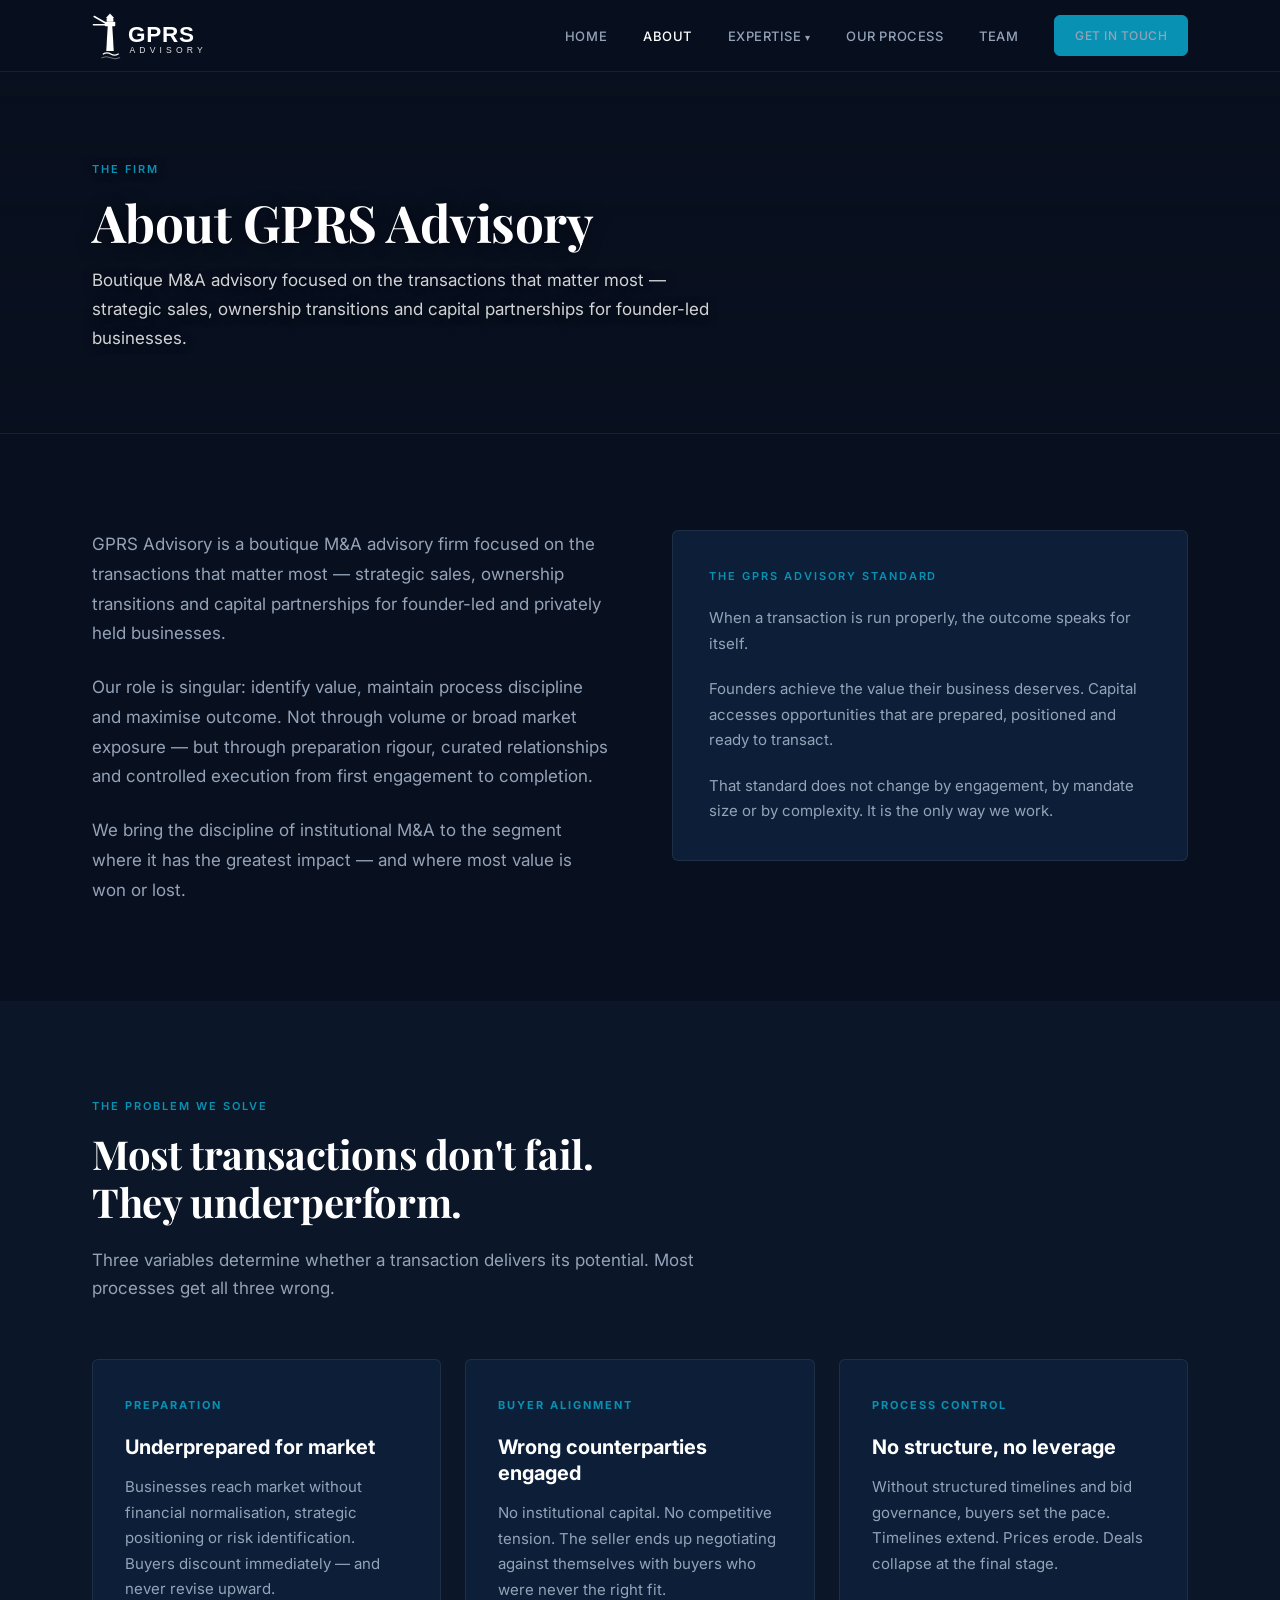
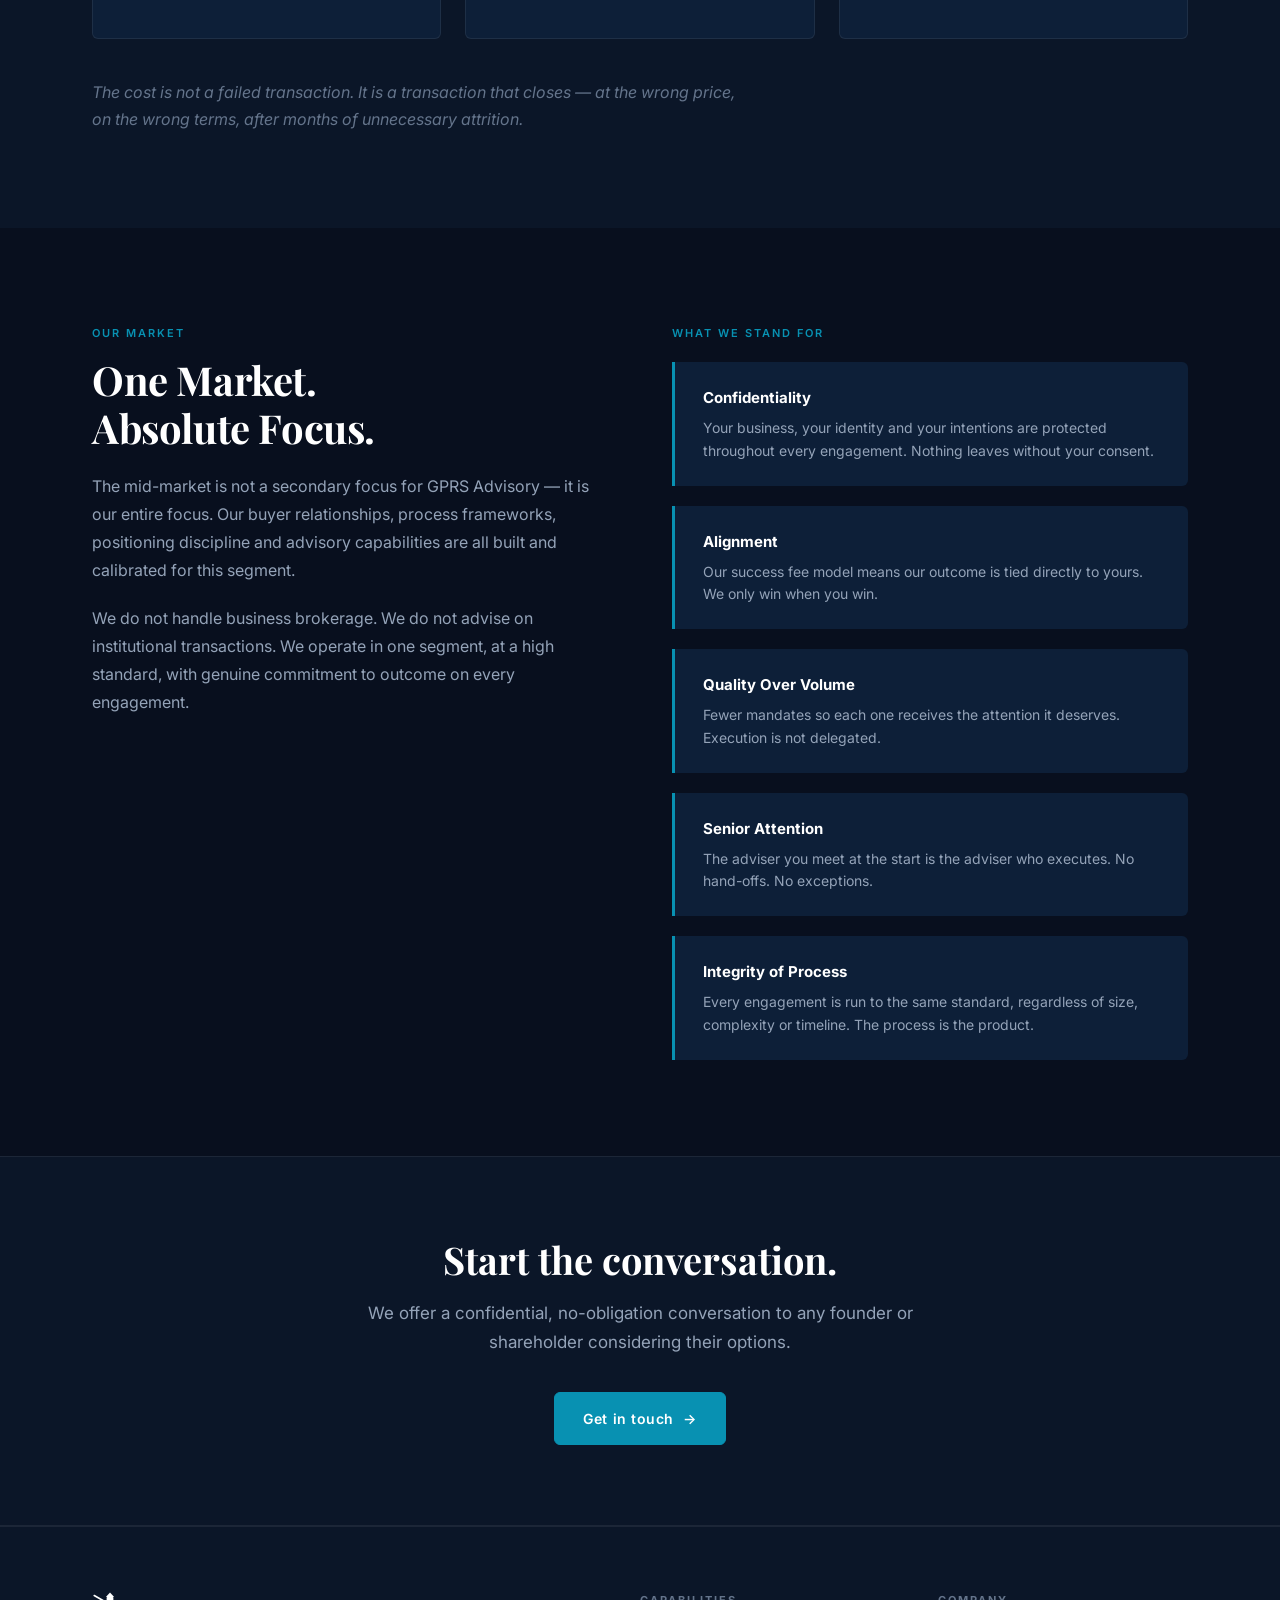
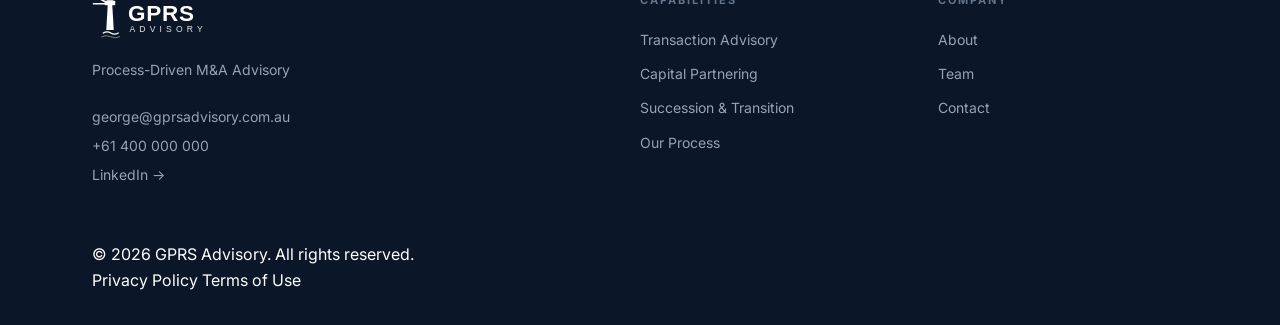
==== about.html @ 8846e0bd "Add files via upload" ====
<!DOCTYPE html>
<html lang="en">
<head>
  <meta charset="UTF-8">
  <meta name="viewport" content="width=device-width, initial-scale=1.0">
  <title>About — GPRS Advisory</title>
  <link rel="stylesheet" href="style.css">
  <link rel="preconnect" href="https://fonts.googleapis.com">
  <link rel="preconnect" href="https://fonts.gstatic.com" crossorigin>
  <link href="https://fonts.googleapis.com/css2?family=Playfair+Display:wght@700;900&family=Inter:wght@400;500;600;700&display=swap" rel="stylesheet">
</head>
<body>

<nav class="nav" id="nav">
  <div class="nav__inner">
    <a href="index.html" class="nav__logo-link"><svg xmlns="http://www.w3.org/2000/svg" viewBox="0 0 260 64" width="195" height="48" role="img" aria-label="GPRS Advisory">
  <!-- Lighthouse base/body (tapers slightly toward top) -->
  <polygon points="19,52 21,18 27,18 29,52" fill="white"/>
  <!-- Lighthouse gallery/cap -->
  <rect x="17" y="13" width="14" height="6" rx="1" fill="white"/>
  <!-- Lantern room (small box on top) -->
  <rect x="19.5" y="8" width="9" height="5" rx="1" fill="white"/>
  <!-- Roof spire -->
  <polygon points="24,2 18.5,8 29.5,8" fill="white"/>
  <!-- Light beam 1 (upper) -->
  <line x1="17" y1="14" x2="3" y2="6"  stroke="white" stroke-width="2.2" stroke-linecap="round"/>
  <!-- Light beam 2 (middle) -->
  <line x1="17" y1="17" x2="2" y2="17" stroke="white" stroke-width="2.2" stroke-linecap="round"/>
  <!-- Wave 1 -->
  <path d="M15,56 Q20,53 25,56 Q30,59 35,56" stroke="white" stroke-width="1.8" fill="none" stroke-linecap="round"/>
  <!-- Wave 2 (fainter) -->
  <path d="M13,61 Q19,58 25,61 Q31,64 37,61" stroke="rgba(255,255,255,0.45)" stroke-width="1.3" fill="none" stroke-linecap="round"/>
  <!-- GPRS — heavy black sans-serif matching the logo -->
  <text x="48" y="40"
        font-family="'Arial Black','Impact','Franklin Gothic Heavy',sans-serif"
        font-weight="900"
        font-size="30"
        fill="white"
        letter-spacing="1">GPRS</text>
  <!-- ADVISORY — light tracked uppercase -->
  <text x="50" y="55"
        font-family="'Arial','Helvetica Neue',sans-serif"
        font-weight="400"
        font-size="11.5"
        fill="rgba(255,255,255,0.88)"
        letter-spacing="5.5">ADVISORY</text>
</svg></a>
    <ul class="nav__links" id="navLinks">
      <li><a href="index.html">Home</a></li>
      <li><a href="about.html" class="active">About</a></li>
      <li class="nav__dropdown">
        <a href="expertise.html">Expertise</a>
        <ul class="nav__dropdown-menu">
          <li><a href="transaction-advisory.html">Transaction Advisory</a></li>
          <li><a href="capital-partnering.html">Capital Partnering</a></li>
          <li><a href="succession-planning.html">Succession &amp; Transition Planning</a></li>
        </ul>
      </li>
      <li><a href="our-process.html">Our Process</a></li>
      <li><a href="team.html">Team</a></li>
      <li><a href="contact.html" class="btn btn--primary" style="padding:10px 20px;font-size:12px;">Get in Touch</a></li>
    </ul>
    <div class="nav__toggle" onclick="document.getElementById('navLinks').classList.toggle('open')">
      <span></span><span></span><span></span>
    </div>
  </div>
</nav>


<main>
  <div class="page-header page-header--photo" style="background-image:url('https://images.unsplash.com/photo-1524293568345-75d62c3664f7?auto=format&fit=crop&w=1920&q=85')">
    <div class="container">
      <div class="page-header__label">The Firm</div>
      <h1 class="page-header__title">About GPRS Advisory</h1>
      <p class="page-header__sub">Boutique M&A advisory focused on the transactions that matter most — strategic sales, ownership transitions and capital partnerships for founder-led businesses.</p>
    </div>
  </div>

  <!-- FIRM DESCRIPTION -->
  <section class="section">
    <div class="container">
      <div class="two-col">
        <div>
          <p style="font-size:17px;line-height:1.75;color:var(--text-secondary);margin-bottom:24px;">GPRS Advisory is a boutique M&A advisory firm focused on the transactions that matter most — strategic sales, ownership transitions and capital partnerships for founder-led and privately held businesses.</p>
          <p style="font-size:17px;line-height:1.75;color:var(--text-secondary);margin-bottom:24px;">Our role is singular: identify value, maintain process discipline and maximise outcome. Not through volume or broad market exposure — but through preparation rigour, curated relationships and controlled execution from first engagement to completion.</p>
          <p style="font-size:17px;line-height:1.75;color:var(--text-secondary);">We bring the discipline of institutional M&A to the segment where it has the greatest impact — and where most value is won or lost.</p>
        </div>
        <div>
          <div style="padding:36px;background:var(--bg-card);border:1px solid var(--border);border-radius:6px;">
            <div class="section-label" style="margin-bottom:20px;">The GPRS Advisory Standard</div>
            <p style="font-size:15px;color:var(--text-secondary);line-height:1.7;margin-bottom:20px;">When a transaction is run properly, the outcome speaks for itself.</p>
            <p style="font-size:15px;color:var(--text-secondary);line-height:1.7;margin-bottom:20px;">Founders achieve the value their business deserves. Capital accesses opportunities that are prepared, positioned and ready to transact.</p>
            <p style="font-size:15px;color:var(--text-secondary);line-height:1.7;">That standard does not change by engagement, by mandate size or by complexity. It is the only way we work.</p>
          </div>
        </div>
      </div>
    </div>
  </section>

  <!-- THE PROBLEM WE SOLVE -->
  <section class="section section--alt">
    <div class="container">
      <div class="section-label">The Problem We Solve</div>
      <h2 class="section-title">Most transactions don't fail.<br>They underperform.</h2>
      <p class="section-sub">Three variables determine whether a transaction delivers its potential. Most processes get all three wrong.</p>
      <div class="card-grid card-grid--3">
        <div class="card">
          <div class="card__number">Preparation</div>
          <h3 class="card__title">Underprepared for market</h3>
          <p class="card__body">Businesses reach market without financial normalisation, strategic positioning or risk identification. Buyers discount immediately — and never revise upward.</p>
        </div>
        <div class="card">
          <div class="card__number">Buyer Alignment</div>
          <h3 class="card__title">Wrong counterparties engaged</h3>
          <p class="card__body">No institutional capital. No competitive tension. The seller ends up negotiating against themselves with buyers who were never the right fit.</p>
        </div>
        <div class="card">
          <div class="card__number">Process Control</div>
          <h3 class="card__title">No structure, no leverage</h3>
          <p class="card__body">Without structured timelines and bid governance, buyers set the pace. Timelines extend. Prices erode. Deals collapse at the final stage.</p>
        </div>
      </div>
      <p style="margin-top:40px;font-size:16px;color:var(--text-muted);font-style:italic;max-width:660px;">The cost is not a failed transaction. It is a transaction that closes — at the wrong price, on the wrong terms, after months of unnecessary attrition.</p>
    </div>
  </section>

  <!-- WHY MID-MARKET -->
  <section class="section">
    <div class="container">
      <div class="two-col">
        <div>
          <div class="section-label">Our Market</div>
          <h2 class="section-title">One Market.<br>Absolute Focus.</h2>
          <p style="font-size:16px;color:var(--text-secondary);line-height:1.75;">The mid-market is not a secondary focus for GPRS Advisory — it is our entire focus. Our buyer relationships, process frameworks, positioning discipline and advisory capabilities are all built and calibrated for this segment.</p>
          <p style="font-size:16px;color:var(--text-secondary);line-height:1.75;margin-top:20px;">We do not handle business brokerage. We do not advise on institutional transactions. We operate in one segment, at a high standard, with genuine commitment to outcome on every engagement.</p>
        </div>
        <div>
          <div class="section-label" style="margin-bottom:20px;">What We Stand For</div>
          <div class="values-list">
            <div class="value-item">
              <div class="value-item__title">Confidentiality</div>
              <div class="value-item__body">Your business, your identity and your intentions are protected throughout every engagement. Nothing leaves without your consent.</div>
            </div>
            <div class="value-item">
              <div class="value-item__title">Alignment</div>
              <div class="value-item__body">Our success fee model means our outcome is tied directly to yours. We only win when you win.</div>
            </div>
            <div class="value-item">
              <div class="value-item__title">Quality Over Volume</div>
              <div class="value-item__body">Fewer mandates so each one receives the attention it deserves. Execution is not delegated.</div>
            </div>
            <div class="value-item">
              <div class="value-item__title">Senior Attention</div>
              <div class="value-item__body">The adviser you meet at the start is the adviser who executes. No hand-offs. No exceptions.</div>
            </div>
            <div class="value-item">
              <div class="value-item__title">Integrity of Process</div>
              <div class="value-item__body">Every engagement is run to the same standard, regardless of size, complexity or timeline. The process is the product.</div>
            </div>
          </div>
        </div>
      </div>
    </div>
  </section>

  <div class="cta-band">
    <div class="container">
      <h2 class="cta-band__title">Start the conversation.</h2>
      <p class="cta-band__body">We offer a confidential, no-obligation conversation to any founder or shareholder considering their options.</p>
      <a href="contact.html" class="btn btn--primary">Get in touch &nbsp;→</a>
    </div>
  </div>
</main>


<footer class="footer">
  <div class="container">
    <div class="footer__grid">
      <div>
        <div class="footer__logo"><svg xmlns="http://www.w3.org/2000/svg" viewBox="0 0 260 64" width="195" height="48" role="img" aria-label="GPRS Advisory">
  <!-- Lighthouse base/body (tapers slightly toward top) -->
  <polygon points="19,52 21,18 27,18 29,52" fill="white"/>
  <!-- Lighthouse gallery/cap -->
  <rect x="17" y="13" width="14" height="6" rx="1" fill="white"/>
  <!-- Lantern room (small box on top) -->
  <rect x="19.5" y="8" width="9" height="5" rx="1" fill="white"/>
  <!-- Roof spire -->
  <polygon points="24,2 18.5,8 29.5,8" fill="white"/>
  <!-- Light beam 1 (upper) -->
  <line x1="17" y1="14" x2="3" y2="6"  stroke="white" stroke-width="2.2" stroke-linecap="round"/>
  <!-- Light beam 2 (middle) -->
  <line x1="17" y1="17" x2="2" y2="17" stroke="white" stroke-width="2.2" stroke-linecap="round"/>
  <!-- Wave 1 -->
  <path d="M15,56 Q20,53 25,56 Q30,59 35,56" stroke="white" stroke-width="1.8" fill="none" stroke-linecap="round"/>
  <!-- Wave 2 (fainter) -->
  <path d="M13,61 Q19,58 25,61 Q31,64 37,61" stroke="rgba(255,255,255,0.45)" stroke-width="1.3" fill="none" stroke-linecap="round"/>
  <!-- GPRS — heavy black sans-serif matching the logo -->
  <text x="48" y="40"
        font-family="'Arial Black','Impact','Franklin Gothic Heavy',sans-serif"
        font-weight="900"
        font-size="30"
        fill="white"
        letter-spacing="1">GPRS</text>
  <!-- ADVISORY — light tracked uppercase -->
  <text x="50" y="55"
        font-family="'Arial','Helvetica Neue',sans-serif"
        font-weight="400"
        font-size="11.5"
        fill="rgba(255,255,255,0.88)"
        letter-spacing="5.5">ADVISORY</text>
</svg></div>
        <div class="footer__tagline">Process-Driven M&A Advisory</div>
        <div class="footer__contact">
          <a href="mailto:<!-- EDIT:email -->george@gprsadvisory.com.au<!-- /EDIT -->"><!-- EDIT:email -->george@gprsadvisory.com.au<!-- /EDIT --></a>
          <a href="tel:<!-- EDIT:phone -->+61400000000<!-- /EDIT -->"><!-- EDIT:phone -->+61 400 000 000<!-- /EDIT --></a>
          <a href="<!-- EDIT:linkedin-url -->https://linkedin.com/in/george-surname<!-- /EDIT -->" target="_blank">LinkedIn →</a>
        </div>
      </div>
      <div>
        <div class="footer__heading">Capabilities</div>
        <ul class="footer__links">
          <li><a href="transaction-advisory.html">Transaction Advisory</a></li>
          <li><a href="capital-partnering.html">Capital Partnering</a></li>
          <li><a href="succession-planning.html">Succession &amp; Transition</a></li>
          <li><a href="our-process.html">Our Process</a></li>
        </ul>
      </div>
      <div>
        <div class="footer__heading">Company</div>
        <ul class="footer__links">
          <li><a href="about.html">About</a></li>
          <li><a href="team.html">Team</a></li>
          <li><a href="contact.html">Contact</a></li>
        </ul>
      </div>
    </div>
    <div class="footer__base">
      <div class="footer__copy">© 2026 GPRS Advisory. All rights reserved.</div>
      <div class="footer__legal">
        <a href="#">Privacy Policy</a>
        <a href="#">Terms of Use</a>
      </div>
    </div>
  </div>
</footer>

</body>
</html>
---- style.css ----
/* ============================================================
   GPRS ADVISORY — Shared Stylesheet
   Design language: GPRS Capital dark navy theme
   ============================================================ */

:root {
  --bg-primary:   #080f1e;
  --bg-secondary: #0b1628;
  --bg-card:      #0d1f38;
  --bg-card-hover:#0f2647;
  --accent:       #0891b2;
  --accent-light: #22d3ee;
  --accent-bg:    #064e63;
  --text-primary: #ffffff;
  --text-secondary:#94a3b8;
  --text-muted:   #64748b;
  --border:       rgba(255,255,255,0.07);
  --border-accent:rgba(8,145,178,0.35);
  --radius:       6px;
  --max-w:        1160px;
  --font:         'Inter', -apple-system, BlinkMacSystemFont, sans-serif;
  --font-display: 'Playfair Display', Georgia, serif;
}

*, *::before, *::after { box-sizing: border-box; margin: 0; padding: 0; }

html { scroll-behavior: smooth; }

body {
  font-family: var(--font);
  background: var(--bg-primary);
  color: var(--text-primary);
  line-height: 1.65;
  -webkit-font-smoothing: antialiased;
}

a { color: inherit; text-decoration: none; }
img { max-width: 100%; display: block; }
ul { list-style: none; }

/* ── Layout ─────────────────────────────────────────────── */
.container { max-width: var(--max-w); margin: 0 auto; padding: 0 32px; }
.section    { padding: 96px 0; }
.section--sm{ padding: 60px 0; }
.section--alt{ background: var(--bg-secondary); }

/* ── Navigation ─────────────────────────────────────────── */
.nav {
  position: fixed; top: 0; left: 0; right: 0; z-index: 100;
  background: rgba(8,15,30,0.92);
  backdrop-filter: blur(12px);
  border-bottom: 1px solid var(--border);
  height: 72px;
  display: flex; align-items: center;
}
.nav__inner {
  max-width: var(--max-w); margin: 0 auto; padding: 0 32px;
  display: flex; align-items: center; justify-content: space-between;
  width: 100%;
}
.nav__logo {
  font-size: 18px; font-weight: 700; letter-spacing: 0.08em;
  color: var(--text-primary); text-transform: uppercase;
}
.nav__logo span { color: var(--accent); }

/* Image logo */
.nav__logo-link { display: flex; align-items: center; }
.nav__logo-img  { height: 44px; width: auto; display: block; border-radius: 4px; }
.nav__links { display: flex; gap: 36px; align-items: center; }
.nav__links a {
  font-size: 13px; font-weight: 500; letter-spacing: 0.04em;
  color: var(--text-secondary); text-transform: uppercase;
  transition: color 0.2s;
}
.nav__links a:hover, .nav__links a.active { color: var(--text-primary); }

/* Dropdown */
.nav__dropdown { position: relative; }
.nav__dropdown > a::after { content: ' ▾'; font-size: 10px; }
.nav__dropdown-menu {
  display: none;
  position: absolute; top: calc(100% + 16px); left: 0;
  background: var(--bg-card);
  border: 1px solid var(--border);
  border-radius: var(--radius);
  min-width: 240px;
  padding: 8px 0;
  box-shadow: 0 16px 40px rgba(0,0,0,0.5);
}
.nav__dropdown:hover .nav__dropdown-menu { display: block; }
.nav__dropdown-menu a {
  display: block; padding: 10px 20px;
  font-size: 13px; color: var(--text-secondary);
  transition: background 0.15s, color 0.15s;
}
.nav__dropdown-menu a:hover { background: rgba(255,255,255,0.04); color: var(--text-primary); }

/* Mobile menu toggle */
.nav__toggle { display: none; cursor: pointer; padding: 8px; }
.nav__toggle span {
  display: block; width: 22px; height: 2px;
  background: var(--text-primary); margin: 4px 0;
  transition: all 0.3s;
}

/* ── Hero ───────────────────────────────────────────────── */
.hero {
  padding-top: 180px; padding-bottom: 120px;
  background: var(--bg-primary);
  position: relative; overflow: hidden;
}
.hero::before {
  content: '';
  position: absolute; top: 0; left: 0; right: 0; bottom: 0;
  background: radial-gradient(ellipse 60% 50% at 70% 40%, rgba(8,145,178,0.08) 0%, transparent 70%);
  pointer-events: none;
}

/* Hero with background photo */
.hero--photo {
  background-size: cover;
  background-position: center top;
  background-repeat: no-repeat;
}
.hero--photo::before {
  /* Two-layer overlay: solid base + directional gradient
     Ensures text is always readable even over bright water/sky */
  background:
    /* Bottom-up dark fade (water at bottom → dark) */
    linear-gradient(to top, rgba(8,15,30,0.75) 0%, transparent 40%),
    /* Left-heavy directional overlay for text area */
    linear-gradient(
      100deg,
      rgba(8,15,30,0.96) 0%,
      rgba(8,15,30,0.88) 35%,
      rgba(8,15,30,0.78) 60%,
      rgba(8,15,30,0.65) 100%
    );
}
.hero__eyebrow {
  font-size: 12px; font-weight: 600; letter-spacing: 0.18em;
  text-transform: uppercase; color: var(--accent);
  margin-bottom: 24px;
  text-shadow: 0 1px 8px rgba(0,0,0,0.5);
}
.hero__headline {
  font-family: var(--font-display);
  font-size: clamp(40px, 5.5vw, 72px);
  font-weight: 900; line-height: 1.08;
  letter-spacing: -0.01em;
  max-width: 820px;
  margin-bottom: 28px;
  color: #ffffff;
  text-shadow:
    0 2px 8px  rgba(0,0,0,0.7),
    0 4px 32px rgba(0,0,0,0.5);
}
.hero__sub {
  font-size: 18px; line-height: 1.75;
  color: rgba(255,255,255,0.92);
  max-width: 600px;
  margin-bottom: 44px;
  text-shadow: 0 1px 12px rgba(0,0,0,0.6);
}
.hero--inner {
  padding-top: 148px; padding-bottom: 72px;
}
.hero--inner .hero__headline { font-size: clamp(28px, 4vw, 46px); }

/* Page-header strip (inner pages) */
.page-header {
  padding-top: 160px; padding-bottom: 80px;
  border-bottom: 1px solid var(--border);
  position: relative;
  overflow: hidden;
  background: var(--bg-primary);
}

/* Photo version — add class page-header--photo */
.page-header--photo {
  background-size: cover;
  background-position: center;
  background-repeat: no-repeat;
  min-height: 420px;
  display: flex;
  align-items: flex-end;
}
.page-header--photo::before {
  content: '';
  position: absolute; inset: 0;
  background:
    linear-gradient(to top,  rgba(8,15,30,0.96) 0%, rgba(8,15,30,0.70) 50%, rgba(8,15,30,0.45) 100%),
    linear-gradient(100deg,  rgba(8,15,30,0.88) 0%, rgba(8,15,30,0.40) 100%);
  pointer-events: none;
}
.page-header--photo .container { position: relative; z-index: 1; width: 100%; }

.page-header__label {
  font-size: 11px; font-weight: 600; letter-spacing: 0.18em;
  text-transform: uppercase; color: var(--accent);
  margin-bottom: 16px;
  text-shadow: 0 1px 8px rgba(0,0,0,0.6);
}
.page-header__title {
  font-family: var(--font-display);
  font-size: clamp(28px, 4vw, 54px);
  font-weight: 700; letter-spacing: -0.01em;
  margin-bottom: 16px;
  line-height: 1.1;
  text-shadow: 0 2px 16px rgba(0,0,0,0.6);
}
.page-header__sub {
  font-size: 17px; color: rgba(255,255,255,0.82);
  max-width: 640px; line-height: 1.7;
  text-shadow: 0 1px 10px rgba(0,0,0,0.5);
}

/* ── Tagline band ───────────────────────────────────────── */
.tagline-band {
  background: var(--accent);
  padding: 22px 32px;
  text-align: center;
}
.tagline-band p {
  font-size: 14px; font-weight: 600;
  letter-spacing: 0.12em; text-transform: uppercase;
  color: #fff;
}

/* ── Buttons ─────────────────────────────────────────────── */
.btn {
  display: inline-flex; align-items: center; gap: 8px;
  padding: 14px 28px;
  font-size: 14px; font-weight: 600; letter-spacing: 0.04em;
  border-radius: var(--radius);
  transition: all 0.2s;
  cursor: pointer;
}
.btn--primary {
  background: var(--accent); color: #fff;
  border: 1.5px solid var(--accent);
}
.btn--primary:hover { background: #0e7490; border-color: #0e7490; }
.btn--outline {
  background: transparent; color: var(--text-primary);
  border: 1.5px solid rgba(255,255,255,0.25);
}
.btn--outline:hover { border-color: var(--accent); color: var(--accent); }
.btn--link {
  background: none; border: none; padding: 0;
  color: var(--accent); font-size: 14px; font-weight: 600;
  letter-spacing: 0.04em;
}
.btn--link::after { content: ' →'; }
.btn--link:hover { color: var(--accent-light); }

/* ── Cards ───────────────────────────────────────────────── */
.card-grid { display: grid; gap: 24px; }
.card-grid--2 { grid-template-columns: repeat(2, 1fr); }
.card-grid--3 { grid-template-columns: repeat(3, 1fr); }
.card-grid--4 { grid-template-columns: repeat(4, 1fr); }

.card {
  background: var(--bg-card);
  border: 1px solid var(--border);
  border-radius: var(--radius);
  padding: 36px 32px;
  transition: border-color 0.2s, transform 0.2s;
}
.card:hover { border-color: var(--border-accent); transform: translateY(-2px); }
.card__number {
  font-size: 11px; font-weight: 700; letter-spacing: 0.18em;
  color: var(--accent); text-transform: uppercase;
  margin-bottom: 20px;
}
.card__title {
  font-size: 20px; font-weight: 700;
  margin-bottom: 14px; line-height: 1.3;
}
.card__body {
  font-size: 15px; color: var(--text-secondary);
  line-height: 1.7;
}
.card__footer { margin-top: 28px; }

/* ── Section headings ───────────────────────────────────── */
.section-label {
  font-size: 11px; font-weight: 600; letter-spacing: 0.18em;
  text-transform: uppercase; color: var(--accent);
  margin-bottom: 14px;
}
.section-title {
  font-family: var(--font-display);
  font-size: clamp(26px, 3.5vw, 40px);
  font-weight: 700; letter-spacing: -0.01em;
  margin-bottom: 20px;
  line-height: 1.2;
}
.section-sub {
  font-size: 17px; color: var(--text-secondary);
  max-width: 640px; line-height: 1.7;
  margin-bottom: 56px;
}
.section-title + .section-sub { margin-top: 16px; }

/* Centered variants */
.text-center { text-align: center; }
.text-center .section-sub { margin-left: auto; margin-right: auto; }

/* ── Statement block ─────────────────────────────────────── */
.statement {
  text-align: center;
  padding: 96px 0;
}
.statement__quote {
  font-family: var(--font-display);
  font-size: clamp(26px, 3vw, 42px);
  font-weight: 700; letter-spacing: -0.01em;
  max-width: 780px; margin: 0 auto 24px;
  line-height: 1.2;
}
.statement__body {
  font-size: 17px; color: var(--text-secondary);
  max-width: 600px; margin: 0 auto;
  line-height: 1.7;
}

/* ── CTA band ─────────────────────────────────────────────── */
.cta-band {
  background: var(--bg-secondary);
  border-top: 1px solid var(--border);
  border-bottom: 1px solid var(--border);
  padding: 80px 0;
  text-align: center;
}
.cta-band__title {
  font-family: var(--font-display);
  font-size: clamp(22px, 3vw, 38px);
  font-weight: 700; margin-bottom: 16px;
  line-height: 1.2;
}
.cta-band__body {
  font-size: 17px; color: var(--text-secondary);
  max-width: 580px; margin: 0 auto 36px;
  line-height: 1.7;
}

/* ── Lists ───────────────────────────────────────────────── */
.check-list { display: flex; flex-direction: column; gap: 10px; }
.check-list li {
  display: flex; gap: 12px; align-items: flex-start;
  font-size: 15px; color: var(--text-secondary); line-height: 1.6;
}
.check-list li::before {
  content: '—'; color: var(--accent);
  font-weight: 700; flex-shrink: 0; margin-top: 2px;
}

/* ── Pillars / horizontal strip ─────────────────────────── */
.pillars { display: grid; grid-template-columns: repeat(4,1fr); gap: 0; }
.pillar {
  padding: 40px 32px;
  border-right: 1px solid var(--border);
}
.pillar:last-child { border-right: none; }
.pillar__number {
  font-size: 11px; font-weight: 700; letter-spacing: 0.18em;
  color: var(--accent); margin-bottom: 16px;
}
.pillar__title {
  font-size: 18px; font-weight: 700; margin-bottom: 12px;
}
.pillar__body { font-size: 14px; color: var(--text-secondary); line-height: 1.65; }

/* ── Process steps ───────────────────────────────────────── */
.process-step {
  display: grid; grid-template-columns: 280px 1fr; gap: 48px;
  padding: 56px 0;
  border-bottom: 1px solid var(--border);
}
.process-step:last-child { border-bottom: none; }
.process-step__meta {}
.process-step__phase {
  font-size: 11px; font-weight: 700; letter-spacing: 0.18em;
  color: var(--accent); text-transform: uppercase; margin-bottom: 10px;
}
.process-step__title { font-size: 22px; font-weight: 700; margin-bottom: 8px; }
.process-step__duration { font-size: 13px; color: var(--text-muted); }
.process-step__body { font-size: 15px; color: var(--text-secondary); line-height: 1.7; }
.process-step__activities { margin-top: 24px; }
.process-step__activities h4 {
  font-size: 11px; font-weight: 700; letter-spacing: 0.16em;
  color: var(--text-muted); text-transform: uppercase; margin-bottom: 14px;
}

/* ── Two-column text layout ──────────────────────────────── */
.two-col { display: grid; grid-template-columns: 1fr 1fr; gap: 64px; align-items: start; }
.two-col--narrow { grid-template-columns: 5fr 4fr; }

/* ── Values grid ─────────────────────────────────────────── */
.values-list { display: flex; flex-direction: column; gap: 20px; }
.value-item {
  padding: 24px 28px;
  border-left: 3px solid var(--accent);
  background: var(--bg-card);
  border-radius: 0 var(--radius) var(--radius) 0;
}
.value-item__title { font-size: 15px; font-weight: 700; margin-bottom: 6px; }
.value-item__body { font-size: 14px; color: var(--text-secondary); line-height: 1.6; }

/* ── Contact form ────────────────────────────────────────── */
.contact-form { display: flex; flex-direction: column; gap: 20px; }
.form-row { display: grid; grid-template-columns: 1fr 1fr; gap: 20px; }
.form-group { display: flex; flex-direction: column; gap: 8px; }
.form-group label { font-size: 12px; font-weight: 600; letter-spacing: 0.08em; text-transform: uppercase; color: var(--text-muted); }
.form-group input, .form-group textarea, .form-group select {
  background: var(--bg-card);
  border: 1px solid var(--border);
  border-radius: var(--radius);
  padding: 14px 16px;
  color: var(--text-primary);
  font-size: 15px;
  font-family: var(--font);
  transition: border-color 0.2s;
  outline: none;
}
.form-group input:focus, .form-group textarea:focus, .form-group select:focus {
  border-color: var(--accent);
}
.form-group textarea { min-height: 140px; resize: vertical; }
.form-group select option { background: var(--bg-card); }

/* ── Footer ──────────────────────────────────────────────── */
.footer {
  background: var(--bg-secondary);
  border-top: 1px solid var(--border);
  padding: 64px 0 32px;
}
.footer__grid {
  display: grid; grid-template-columns: 2fr 1fr 1fr;
  gap: 48px; margin-bottom: 48px;
}
.footer__logo {
  font-size: 18px; font-weight: 700; letter-spacing: 0.08em;
  text-transform: uppercase; margin-bottom: 10px;
}
.footer__logo span { color: var(--accent); }
.footer__logo-img { height: 40px; width: auto; border-radius: 4px; margin-bottom: 10px; }
.footer__tagline { font-size: 14px; color: var(--text-secondary); margin-bottom: 24px; }
.footer__contact a {
  display: block; font-size: 14px; color: var(--text-secondary);
  margin-bottom: 6px; transition: color 0.2s;
}
.footer__contact a:hover { color: var(--accent); }
.footer__heading {
  font-size: 11px; font-weight: 700; letter-spacing: 0.18em;
  text-transform: uppercase; color: var(--text-muted);
  margin-bottom: 16px;
}
.footer__links { display: flex; flex-direction: column; gap: 8px; }
.footer__links a {
  font-size: 14px; color: var(--text-secondary);
  transition: color 0.2s;
}
.footer__links a:hover { color: var(--text-primary); }
.footer__bas
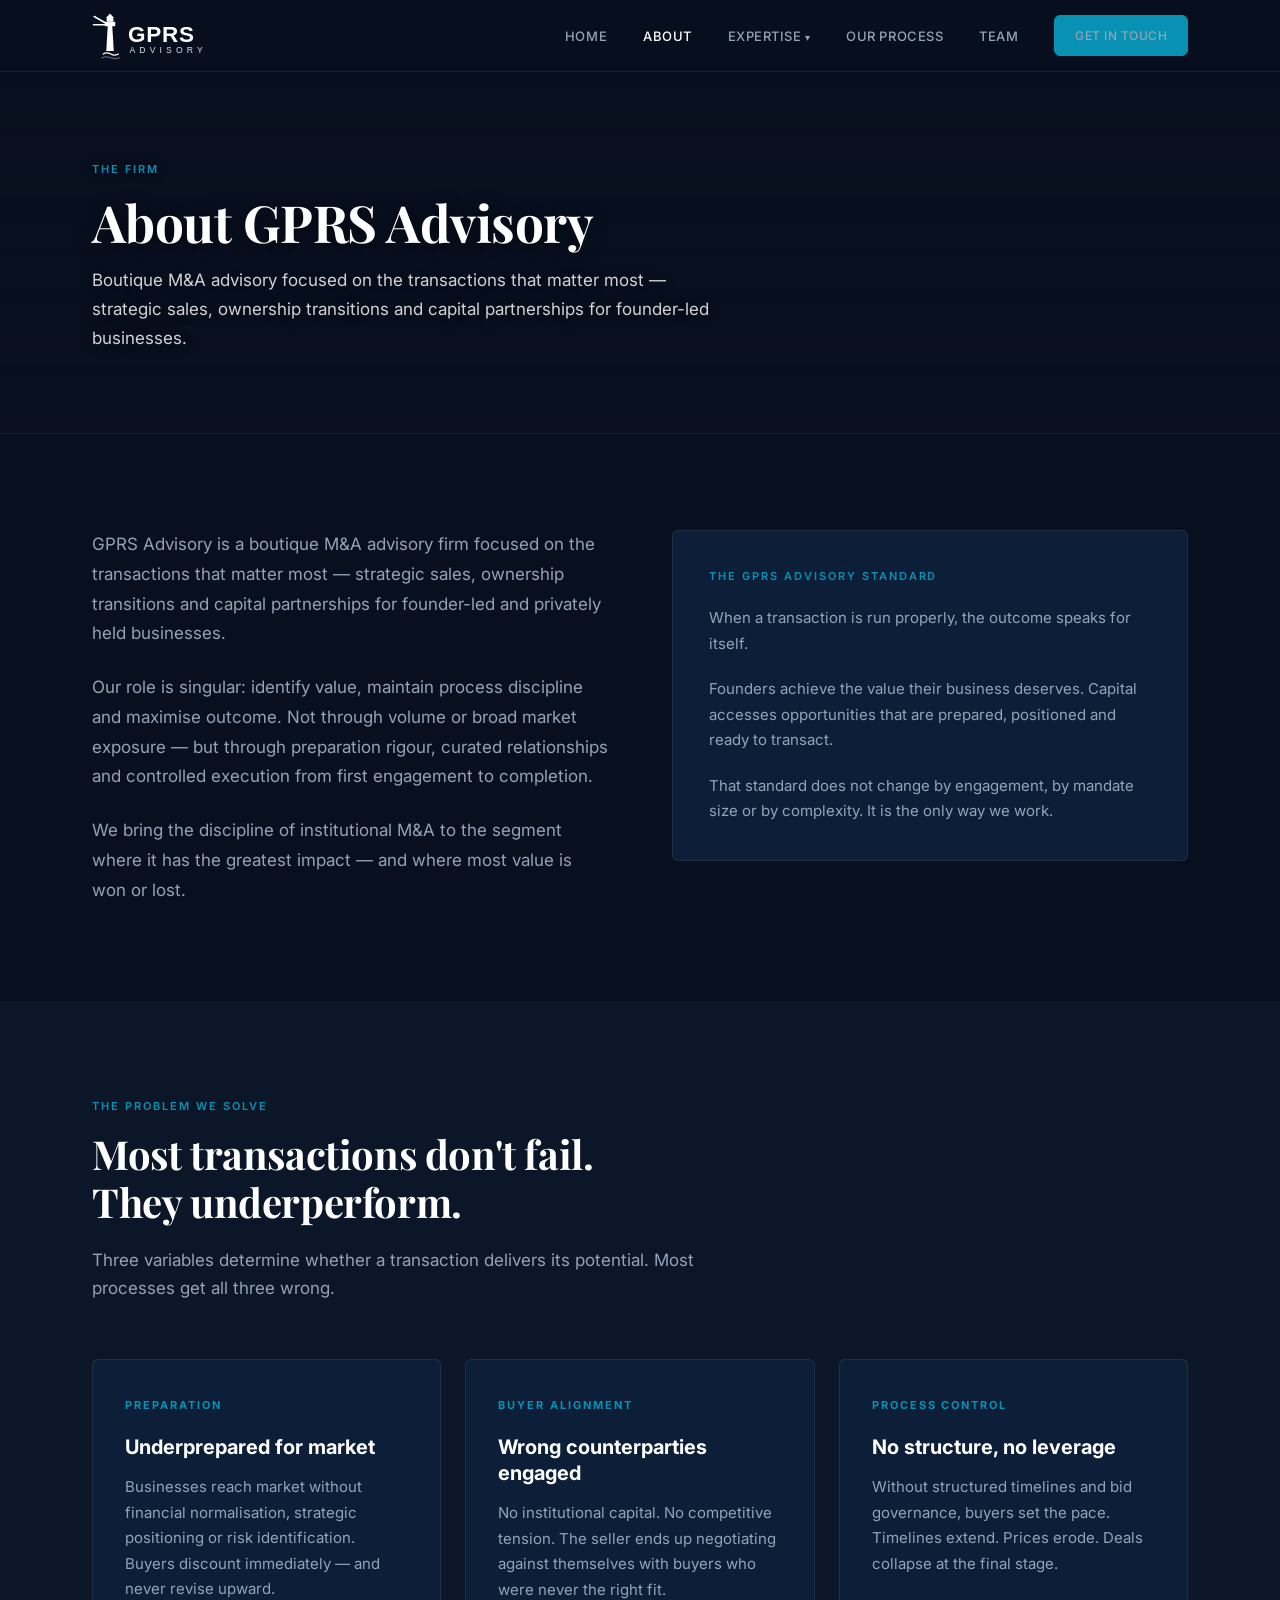
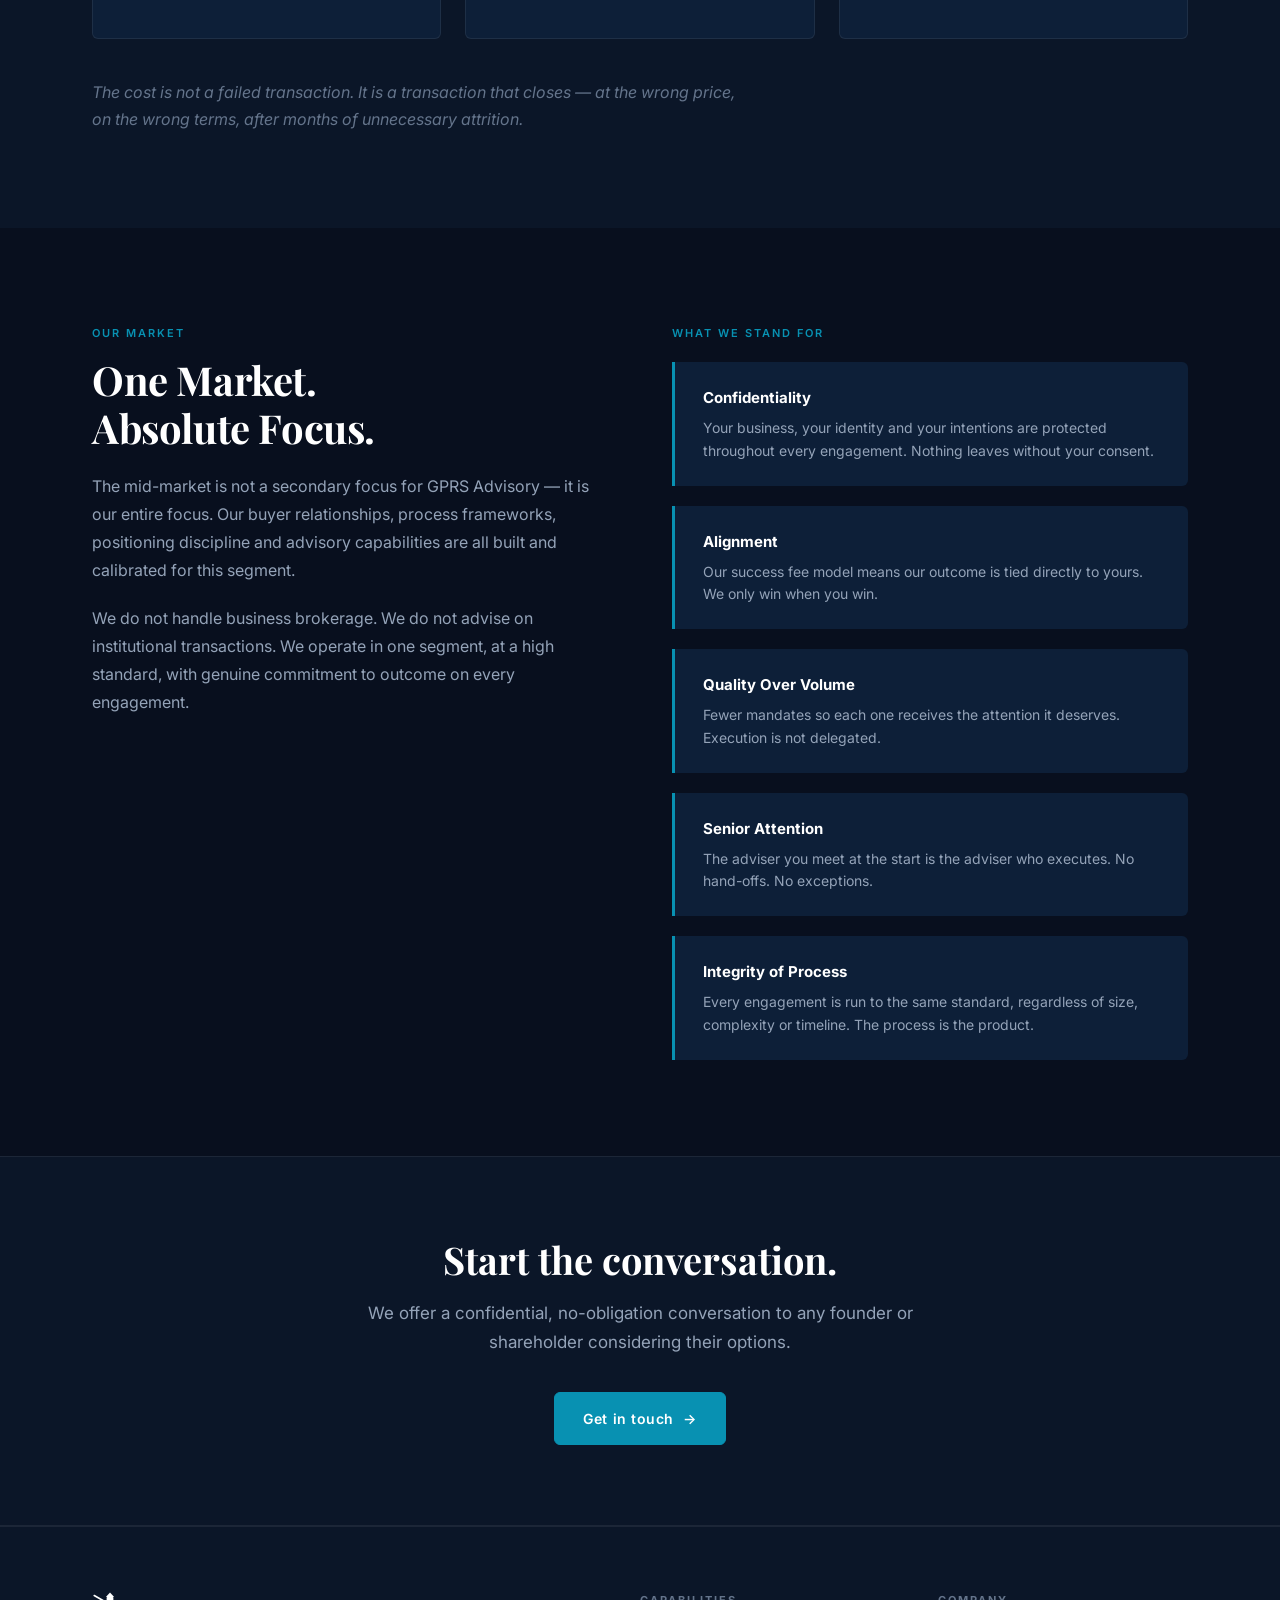
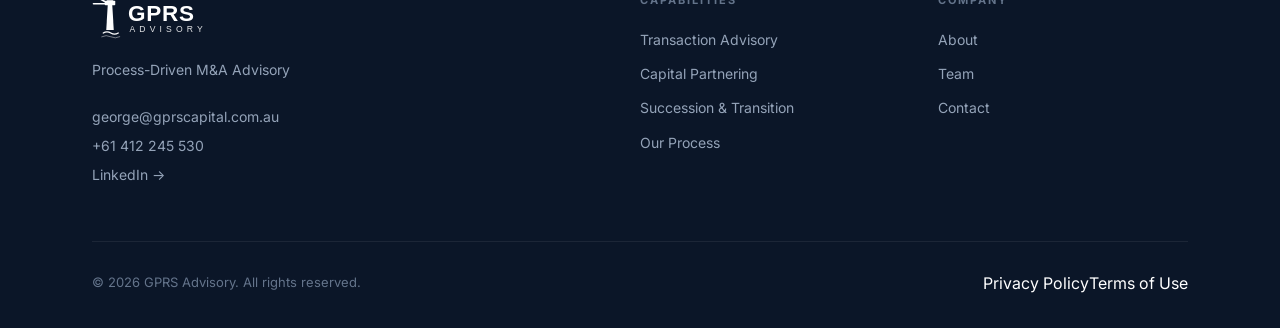
==== commit bb9c543f: "Add files via upload" ====
--- a/about.html
+++ b/about.html
@@ -68,7 +68,7 @@
 
 
 <main>
-  <div class="page-header page-header--photo" style="background-image:url('https://images.unsplash.com/photo-1524293568345-75d62c3664f7?auto=format&fit=crop&w=1920&q=85')">
+  <div class="page-header page-header--photo" style="background-image:url('https://images.unsplash.com/photo-1486325212823-6fe2c9cded6a?auto=format&fit=crop&w=1920&q=85')">
     <div class="container">
       <div class="page-header__label">The Firm</div>
       <h1 class="page-header__title">About GPRS Advisory</h1>
@@ -211,9 +211,9 @@
 </svg></div>
         <div class="footer__tagline">Process-Driven M&A Advisory</div>
         <div class="footer__contact">
-          <a href="mailto:<!-- EDIT:email -->george@gprsadvisory.com.au<!-- /EDIT -->"><!-- EDIT:email -->george@gprsadvisory.com.au<!-- /EDIT --></a>
-          <a href="tel:<!-- EDIT:phone -->+61400000000<!-- /EDIT -->"><!-- EDIT:phone -->+61 400 000 000<!-- /EDIT --></a>
-          <a href="<!-- EDIT:linkedin-url -->https://linkedin.com/in/george-surname<!-- /EDIT -->" target="_blank">LinkedIn →</a>
+          <a href="mailto:<!-- EDIT:email -->george@gprscapital.com.au<!-- /EDIT -->"><!-- EDIT:email -->george@gprscapital.com.au<!-- /EDIT --></a>
+          <a href="tel:<!-- EDIT:phone -->+61412245530<!-- /EDIT -->"><!-- EDIT:phone -->+61 412 245 530<!-- /EDIT --></a>
+          <a href="<!-- EDIT:linkedin-url -->https://linkedin.com/in/george-polydoros<!-- /EDIT -->" target="_blank">LinkedIn →</a>
         </div>
       </div>
       <div>
--- a/style.css
+++ b/style.css
@@ -124,18 +124,14 @@
   background-repeat: no-repeat;
 }
 .hero--photo::before {
-  /* Two-layer overlay: solid base + directional gradient
-     Ensures text is always readable even over bright water/sky */
   background:
-    /* Bottom-up dark fade (water at bottom → dark) */
-    linear-gradient(to top, rgba(8,15,30,0.75) 0%, transparent 40%),
-    /* Left-heavy directional overlay for text area */
+    linear-gradient(to top, rgba(8,15,30,0.55) 0%, transparent 35%),
     linear-gradient(
       100deg,
-      rgba(8,15,30,0.96) 0%,
-      rgba(8,15,30,0.88) 35%,
-      rgba(8,15,30,0.78) 60%,
-      rgba(8,15,30,0.65) 100%
+      rgba(8,15,30,0.72) 0%,
+      rgba(8,15,30,0.58) 40%,
+      rgba(8,15,30,0.42) 70%,
+      rgba(8,15,30,0.30) 100%
     );
 }
 .hero__eyebrow {
@@ -190,8 +186,8 @@
   content: '';
   position: absolute; inset: 0;
   background:
-    linear-gradient(to top,  rgba(8,15,30,0.96) 0%, rgba(8,15,30,0.70) 50%, rgba(8,15,30,0.45) 100%),
-    linear-gradient(100deg,  rgba(8,15,30,0.88) 0%, rgba(8,15,30,0.40) 100%);
+    linear-gradient(to top,  rgba(8,15,30,0.80) 0%, rgba(8,15,30,0.45) 50%, rgba(8,15,30,0.25) 100%),
+    linear-gradient(100deg,  rgba(8,15,30,0.65) 0%, rgba(8,15,30,0.25) 100%);
   pointer-events: none;
 }
 .page-header--photo .container { position: relative; z-index: 1; width: 100%; }
@@ -464,4 +460,10 @@
   transition: color 0.2s;
 }
 .footer__links a:hover { color: var(--text-primary); }
-.footer__bas+.footer__base {
+  border-top: 1px solid var(--border);
+  padding-top: 28px;
+  display: flex; justify-content: space-between; align-items: center;
+}
+.footer__copy { font-size: 13px; color: var(--text-muted); }
+.footer__legal { display: flex; gap: 24p
